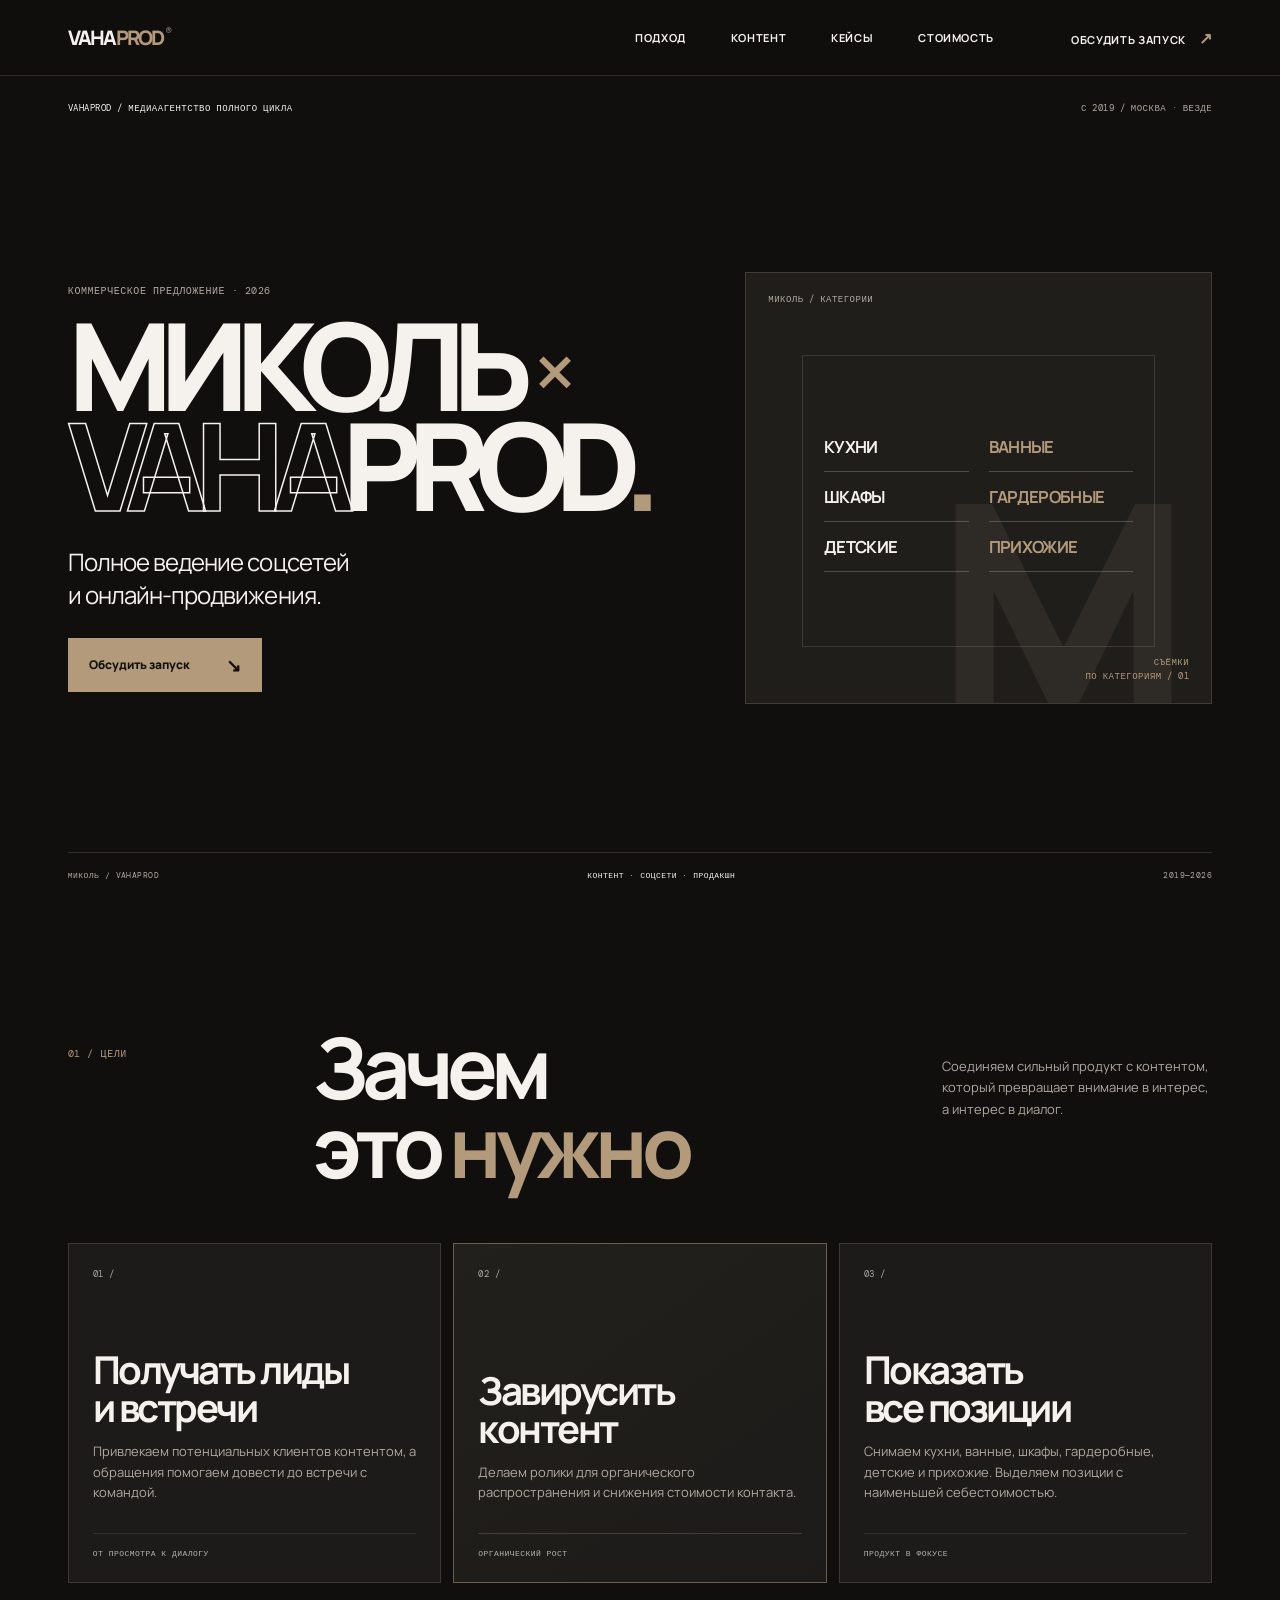
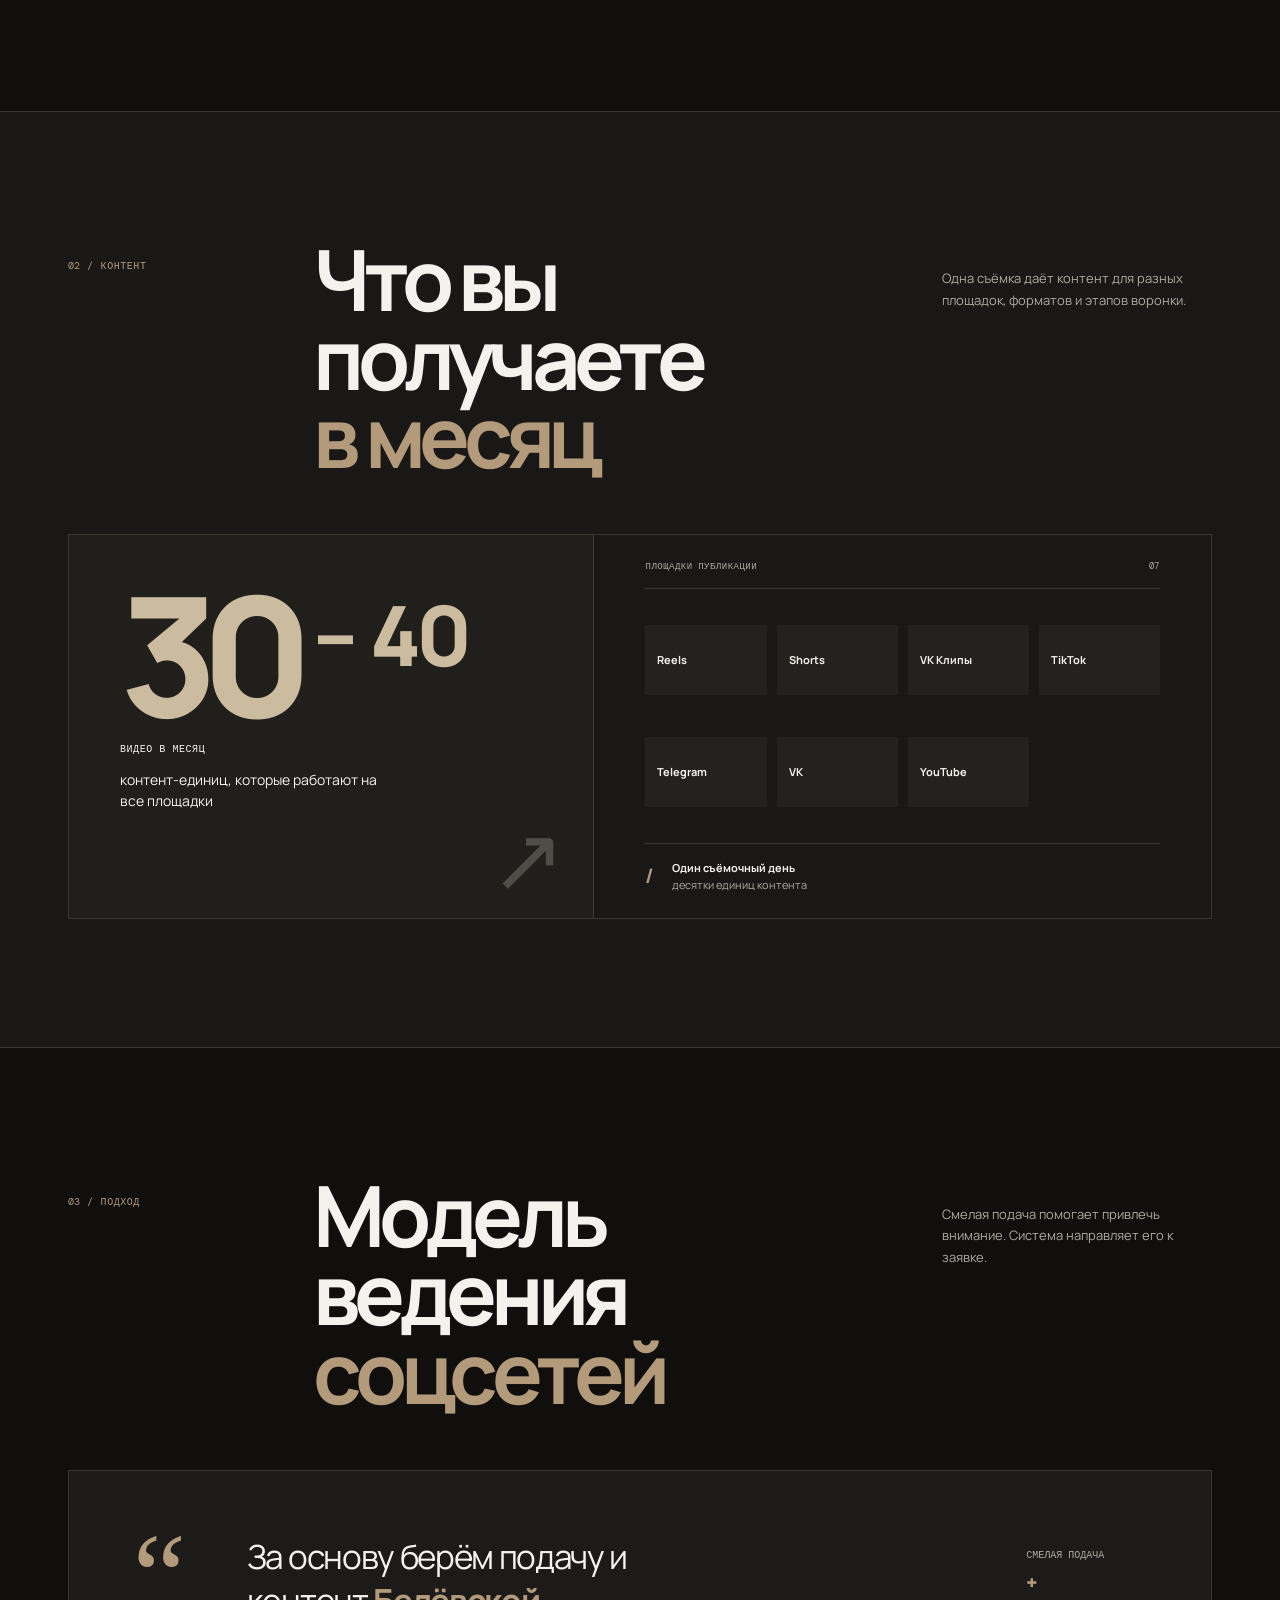
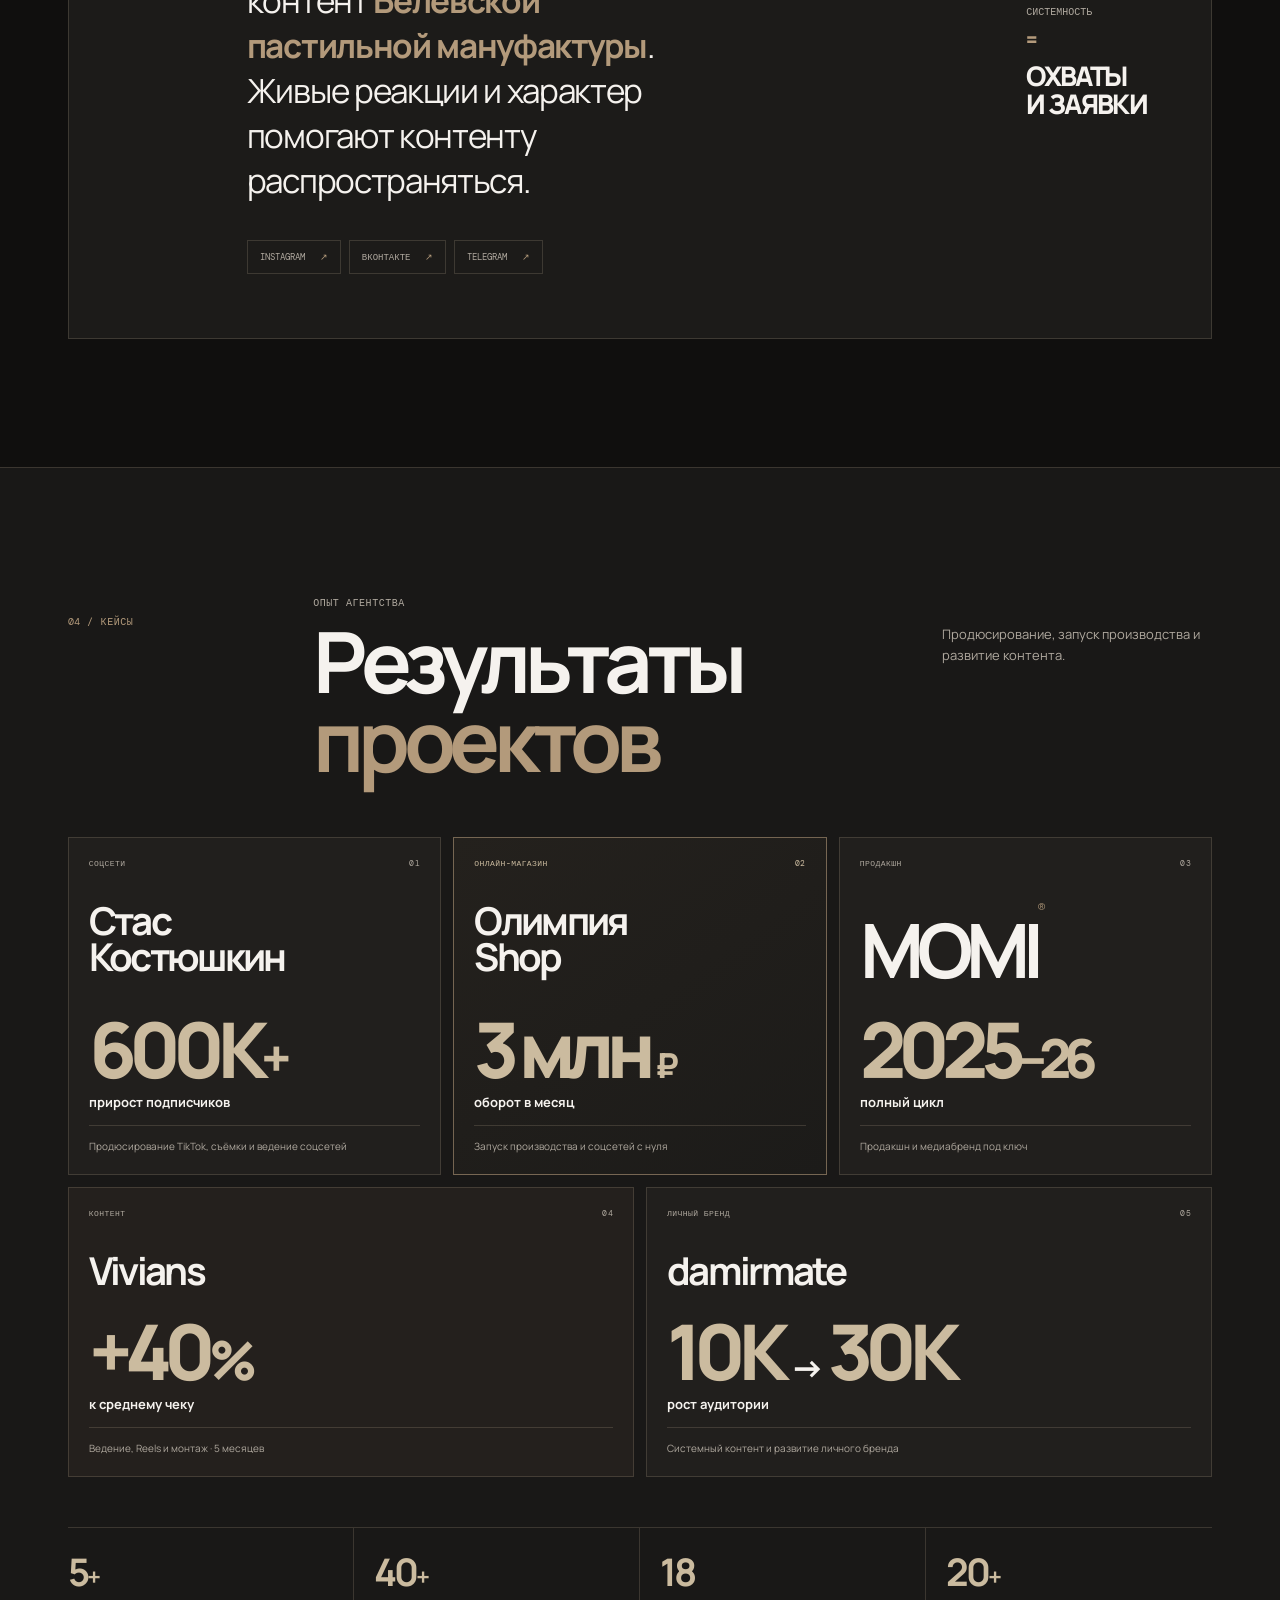
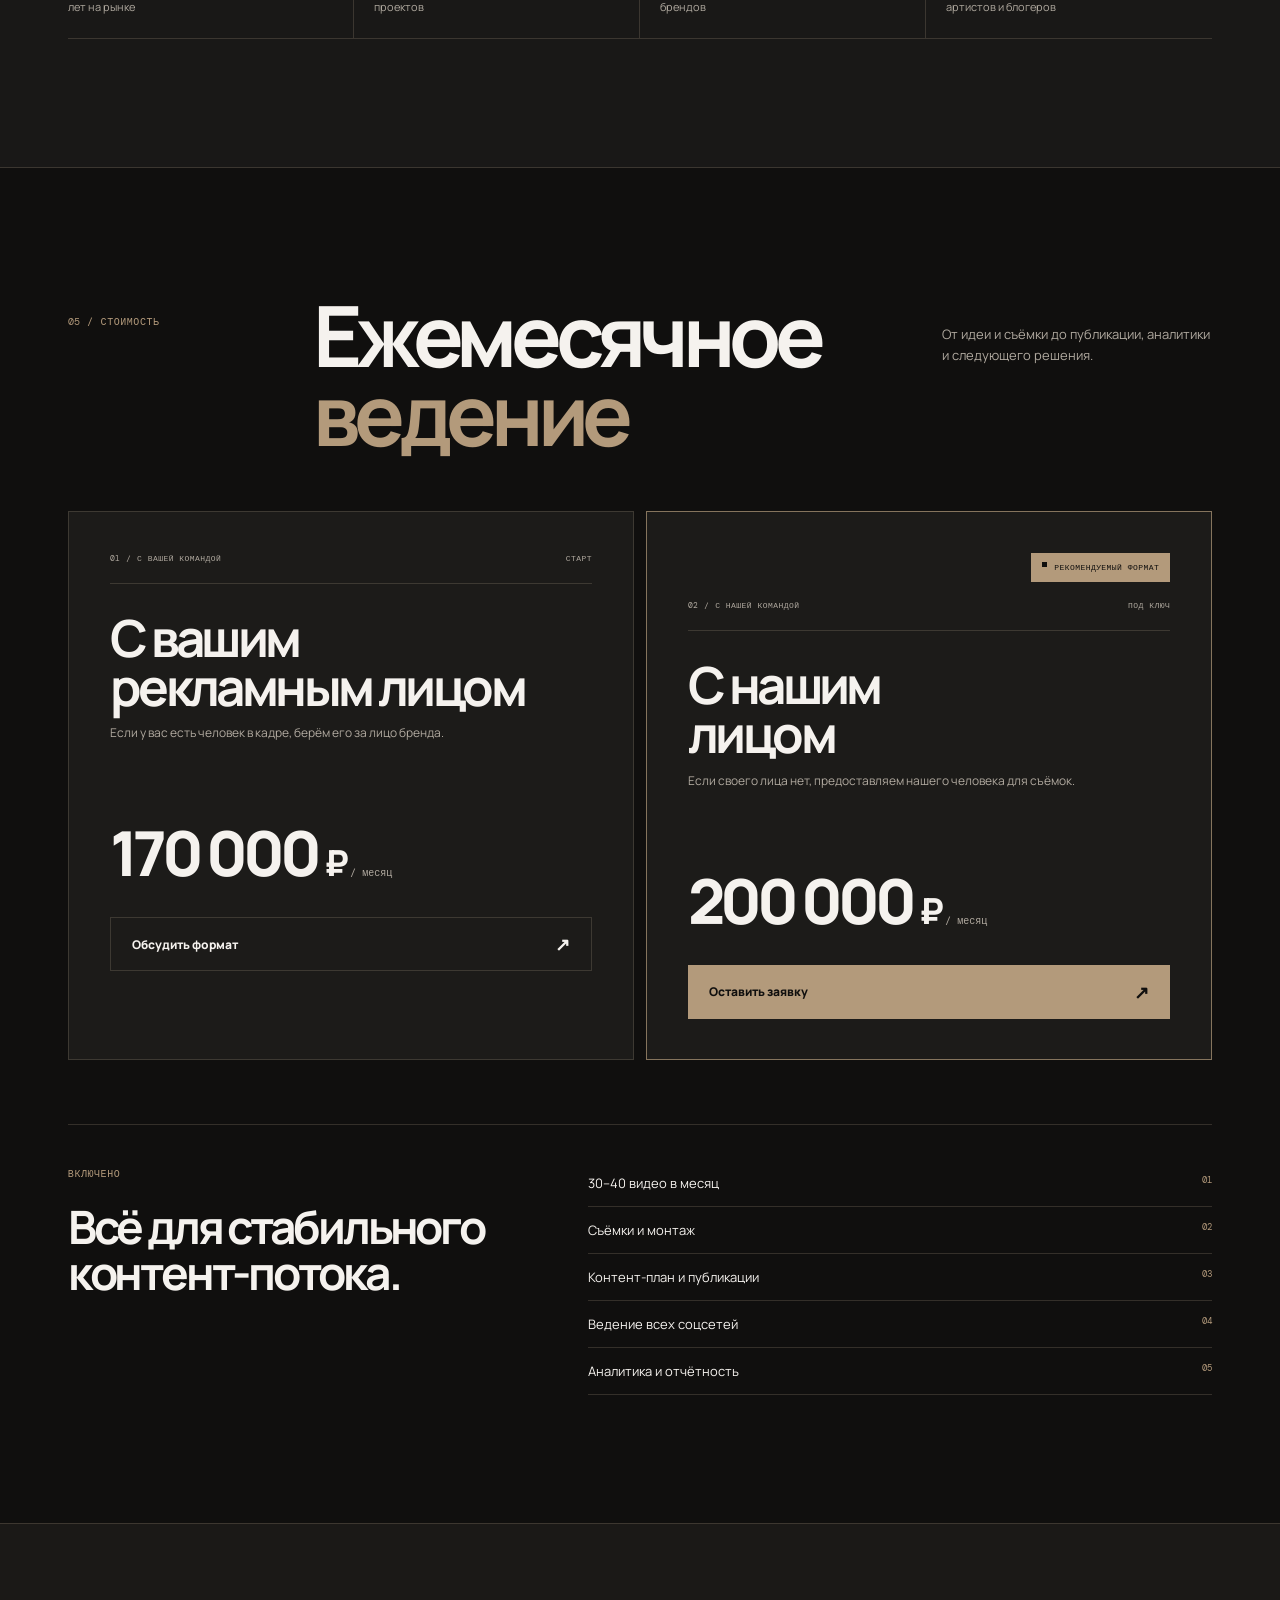
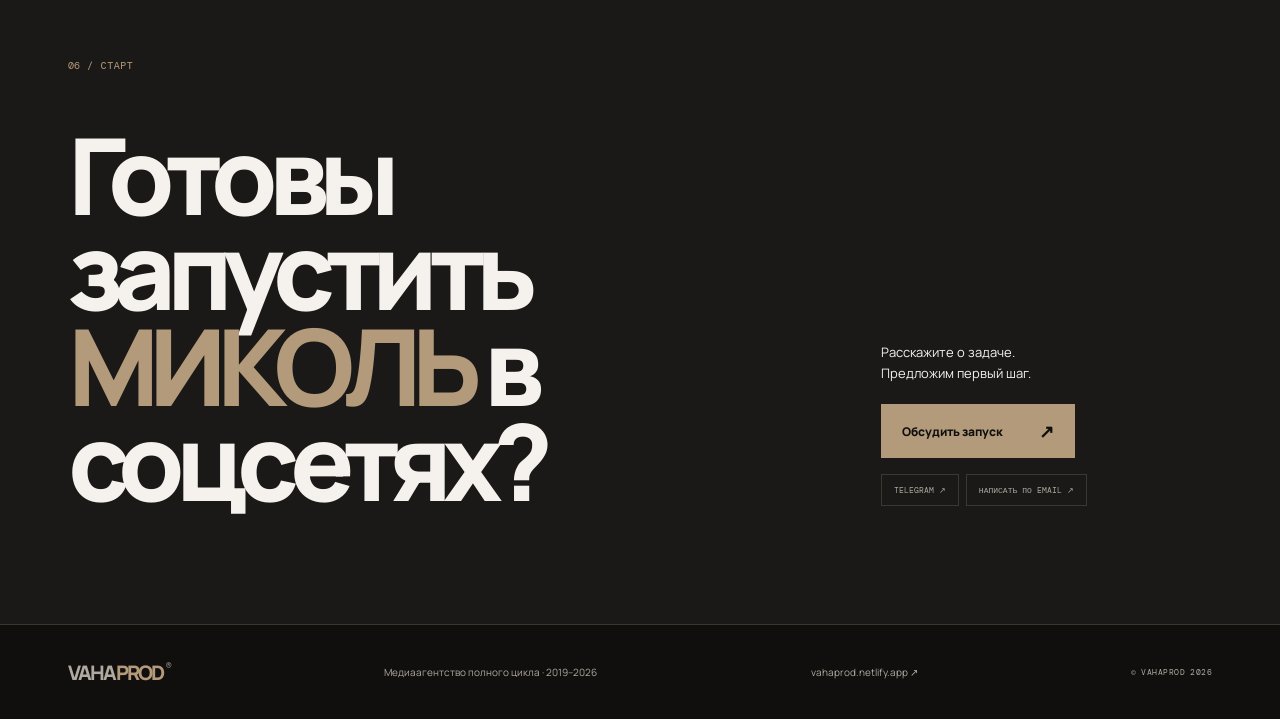
==== mikol-proposal-telegram.html @ 9bc9bc9a "Add Mikol proposal landing page" ====
<!doctype html>
<html lang="ru" data-type="service">
<head>
  <meta charset="utf-8">
  <meta name="viewport" content="width=device-width, initial-scale=1">
  <meta name="theme-color" content="#100f0e">
  <meta name="description" content="Коммерческое предложение VAHAPROD для мебельной компании МИКОЛЬ: контент, соцсети и онлайн-продвижение под ключ.">
  <meta name="page-type" content="service">
  <meta name="site-kind" content="other">
  <meta property="og:title" content="МИКОЛЬ × VAHAPROD — медиа и рост">
  <meta property="og:description" content="Полное ведение соцсетей и онлайн-продвижения для мебельной компании МИКОЛЬ.">
  <meta property="og:type" content="website">
  <title>МИКОЛЬ × VAHAPROD — медиа и рост</title>
  <link rel="preconnect" href="https://fonts.googleapis.com">
  <link rel="preconnect" href="https://fonts.gstatic.com" crossorigin>
  <link href="https://fonts.googleapis.com/css2?family=DM+Mono:wght@400;500&family=Manrope:wght@400;500;600;700;800&display=swap" rel="stylesheet">
  <style>
:root {
  --bg: #100f0e;
  --panel: #1c1b19;
  --panel-2: #252320;
  --text: #f5f2ee;
  --muted: #b0a99f;
  --line: rgba(196, 177, 151, .2);
  --accent: #b39a7b;
  --accent-soft: #cbbb9f;
  --display: 'Manrope', Arial, sans-serif;
  --mono: 'DM Mono', monospace;
  --page-gutter: clamp(20px, 5.3vw, 88px);
  color-scheme: dark;
}
* { box-sizing: border-box; }
html { scroll-behavior: smooth; scroll-padding-top: 88px; }
body { margin: 0; background: var(--bg); color: var(--text); font-family: var(--display); -webkit-font-smoothing: antialiased; overflow-x: hidden; }
a { color: inherit; text-decoration: none; }
button { font: inherit; }
a:focus-visible, button:focus-visible { outline: 2px solid var(--accent); outline-offset: 4px; }
.section-shell { width: 100%; max-width: 1600px; margin-inline: auto; padding-inline: var(--page-gutter); }
.skip-link { position: fixed; z-index: 100; top: -60px; left: var(--page-gutter); padding: 12px 16px; color: var(--bg); background: var(--accent); font-size: 12px; font-weight: 800; }
.skip-link:focus { top: 12px; }
.mono, .eyebrow, .section-number, .card-no, .card-foot, .case-top, .platform-top, .price-top, .recommended, .metric-label, .footer-copy { font-family: var(--mono); letter-spacing: .055em; }
.site-header { height: 76px; position: sticky; z-index: 50; top: 0; display: flex; align-items: center; justify-content: space-between; padding: 0 var(--page-gutter); background: rgba(16,15,14,.9); border-bottom: 1px solid var(--line); backdrop-filter: blur(18px); }
.wordmark { font-size: 20px; letter-spacing: -.09em; font-weight: 800; white-space: nowrap; }
.wordmark span { color: var(--accent); }
.wordmark i { color: var(--muted); font: 9px var(--mono); vertical-align: top; margin-left: 3px; letter-spacing: 0; }
.main-nav { display: flex; gap: clamp(20px,3.5vw,54px); margin-left: auto; margin-right: clamp(30px,6vw,92px); }
.main-nav a, .header-cta { font-size: 11px; font-weight: 700; text-transform: uppercase; letter-spacing: .06em; transition: color .2s ease; }
.main-nav a:hover, .header-cta:hover { color: var(--accent); }
.header-cta span { color: var(--accent); margin-left: 10px; font-size: 16px; }
.menu-toggle { display: none; }
.hero { min-height: min(824px, calc(100svh - 76px)); padding-top: 26px; padding-bottom: 20px; display: flex; flex-direction: column; }
.hero-topline, .hero-bottom { display: flex; justify-content: space-between; color: var(--muted); font-size: 9px; text-transform: uppercase; }
.hero-topline span:first-child { color: var(--text); }
.hero-grid { display: grid; grid-template-columns: minmax(0,1.15fr) minmax(0,.85fr); gap: 4%; align-items: center; flex: 1; padding-block: 58px 48px; }
.hero-copy { position: relative; z-index: 2; }
.eyebrow { margin: 0 0 18px; color: var(--muted); font-size: 10px; text-transform: uppercase; }
.status-dot { display: inline-block; width: 7px; height: 7px; border-radius: 0; background: var(--accent); margin-right: 7px; box-shadow: none; vertical-align: 1px; }
h1 { margin: 0; max-width: 800px; font-size: clamp(64px, 9.5vw, 150px); letter-spacing: -.105em; line-height: .82; font-weight: 800; white-space: nowrap; }
.times { color: var(--accent); font-weight: 500; font-size: .7em; vertical-align: 12%; margin-inline: .025em; }
.outline-word { color: transparent; -webkit-text-stroke: 1.5px var(--text); }
.brand-accent, .accent-text { color: var(--accent); }
.hero-lead { margin: 30px 0 26px; font-size: clamp(17px,2vw,24px); line-height: 1.4; letter-spacing: -.04em; }
.button { min-height: 54px; display: inline-flex; align-items: center; justify-content: space-between; gap: 36px; padding: 0 21px; font-size: 12px; font-weight: 800; transition: transform .2s ease, background .2s ease, color .2s ease; }
.button:hover { transform: translateY(-2px); }
.button:active { transform: scale(.985); }
.button span { font-size: 18px; }
.button-brand { color: var(--bg); background: var(--accent); }
.button-brand:hover { background: #c5b297; }
.button-outline { border: 1px solid var(--line); }
.button-outline:hover { border-color: var(--accent); color: var(--accent); }
.hero-art { min-height: 380px; aspect-ratio: 1.08; max-height: 470px; overflow: hidden; position: relative; background: #201e1b; border: 1px solid var(--line); }
.hero-art::before { content: ''; position: absolute; left: 12%; right: 12%; top: 19%; bottom: 13%; border: 1px solid rgba(240,240,232,.13); }
.art-index, .art-side { position: absolute; z-index: 3; font-size: 9px; color: var(--muted); }
.art-index { top: 20px; left: 22px; max-width: 70%; }
.art-side { bottom: 20px; right: 22px; max-width: 44%; text-align: right; line-height: 1.5; color: var(--accent); overflow-wrap: anywhere; }
.art-categories { position: absolute; z-index: 2; inset: 24% calc(12% + clamp(12px,2vw,22px)) 20%; display: grid; grid-template-columns: repeat(2,minmax(0,1fr)); align-content: center; gap: 0 clamp(8px,1.6vw,20px); min-width: 0; max-width: 100%; }
.art-categories span { min-width: 0; max-width: 100%; padding: 13px 0; border-bottom: 1px solid rgba(240,240,232,.22); font-size: clamp(12px,1.3vw,17px); font-weight: 700; letter-spacing: -.04em; overflow-wrap: anywhere; }
.art-categories span:nth-child(2n) { color: var(--accent); }
.art-mark { position: absolute; z-index: 1; color: rgba(196,177,151,.08); font-weight: 800; font-size: 300px; line-height: 1; right: 4%; bottom: -12%; }
.hero-bottom { padding-top: 17px; border-top: 1px solid var(--line); font-size: 8px; }
.hero-bottom span:nth-child(2) { color: var(--text); }
.section { padding-block: clamp(76px,10vw,145px); }
.section-head { display: grid; grid-template-columns: 1fr 2.6fr 1.3fr; gap: 20px; align-items: start; margin-bottom: 58px; }
.section-number { color: var(--accent); font-size: 10px; padding-top: 9px; }
.section-head .eyebrow { margin-top: 0; margin-bottom: 13px; }
.section-head h2 { margin: 0; font-size: clamp(42px,6.6vw,94px); line-height: .93; letter-spacing: -.075em; font-weight: 700; }
.head-note { max-width: 270px; margin: 28px 0 0 auto; color: var(--muted); font-size: 13px; line-height: 1.65; }
.goal-grid { display: grid; grid-template-columns: repeat(3,1fr); gap: 12px; }
.goal-card { min-height: 340px; position: relative; padding: 24px; display: flex; flex-direction: column; background: var(--panel); border: 1px solid var(--line); transition: transform .25s ease, border-color .25s ease; }
.goal-card:hover { transform: translateY(-2px); border-color: rgba(196,177,151,.6); }
.goal-card-featured { background: linear-gradient(145deg, #22201c, var(--panel)); border-color: rgba(179,154,123,.52); }
.card-no { font-size: 9px; opacity: .65; }
.card-symbol { position: absolute; top: 18px; right: 22px; font-size: 25px; color: var(--accent); }
.goal-card h3 { margin: auto 0 14px; font-size: clamp(26px,3vw,40px); line-height: .98; letter-spacing: -.065em; }
.goal-card p { margin: 0 0 30px; max-width: 330px; color: var(--muted); font-size: 13px; line-height: 1.6; }
.card-foot { padding-top: 14px; border-top: 1px solid var(--line); font-size: 8px; opacity: .7; }
.goal-card-featured .card-foot { border-color: rgba(179,154,123,.38); }
.volume-section, .cases-section { background: #191817; border-block: 1px solid var(--line); }
.volume-layout { display: grid; grid-template-columns: .92fr 1.08fr; min-height: 385px; border: 1px solid var(--line); }
.metric-panel { padding: clamp(25px,4vw,58px); background: #211f1b; color: var(--text); border-right: 1px solid var(--line); position: relative; overflow: hidden; }
.metric-big { display: flex; align-items: flex-start; gap: .1em; color: var(--accent-soft); font-size: clamp(85px,13vw,185px); font-weight: 800; line-height: .82; letter-spacing: -.1em; white-space: nowrap; }
.metric-big span { flex: none; }
.metric-big span:first-child { font-size: 1em; line-height: .82; letter-spacing: inherit; margin-top: 0; }
.metric-big span:not(:first-child) { font-size: .5em; line-height: 1; letter-spacing: -.06em; margin-top: .08em; }
.metric-label { margin-top: 20px; font-size: 10px; }
.metric-panel p { max-width: 260px; font-size: 14px; line-height: 1.5; }
.metric-arrow { position: absolute; right: 28px; bottom: 16px; font-size: 90px; line-height: 1; opacity: .22; }
.platform-panel { padding: 25px clamp(23px,4vw,55px); display: flex; flex-direction: column; }
.platform-top { display: flex; justify-content: space-between; color: var(--muted); font-size: 9px; padding-bottom: 16px; border-bottom: 1px solid var(--line); }
.platform-grid { display: grid; grid-template-columns: repeat(4,1fr); flex: 1; align-items: center; gap: 10px; padding-block: 20px; }
.platform { min-height: 70px; display: flex; flex-direction: column; justify-content: center; gap: 8px; padding: 12px; background: #24211e; font-size: 11px; font-weight: 700; }
.platform-bottom { display: flex; align-items: center; gap: 18px; border-top: 1px solid var(--line); padding-top: 15px; }
.platform-star { color: var(--accent); font-size: 20px; font-weight: 700; }
.platform-bottom p { margin: 0; color: var(--muted); font-size: 11px; line-height: 1.55; }
.platform-bottom strong { color: var(--text); }
.model-box { display: grid; grid-template-columns: 90px 1.2fr 1fr; align-items: start; gap: 24px; background: var(--panel); border: 1px solid var(--line); padding: clamp(24px,5vw,70px); }
.model-quote-mark { color: var(--accent); font: 120px/.7 Georgia,serif; }
.model-copy > p { max-width: 620px; margin: 0 0 36px; font-size: clamp(19px,2.6vw,34px); line-height: 1.35; letter-spacing: -.04em; }
.model-copy strong { color: var(--accent); }
.reference-links { display: flex; flex-wrap: wrap; gap: 8px; }
.reference-links a, .contact-links a { padding: 10px 12px; border: 1px solid var(--line); color: var(--muted); font: 9px var(--mono); text-transform: uppercase; transition: color .2s,border-color .2s; }
.reference-links a:hover, .contact-links a:hover { color: var(--accent); border-color: var(--accent); }
.reference-links span { color: var(--accent); padding-left: 10px; }
.model-equation { display: flex; flex-direction: column; align-items: flex-start; gap: 10px; justify-self: end; padding-top: 13px; font: 10px var(--mono); color: var(--muted); }
.model-equation b { color: var(--accent); font-size: 18px; }
.model-equation strong { color: var(--text); font: 800 27px/1.05 var(--display); letter-spacing: -.06em; }
.case-grid { display: grid; grid-template-columns: repeat(6,1fr); gap: 12px; }
.case-card { min-height: 310px; grid-column: span 2; display: flex; flex-direction: column; overflow: hidden; position: relative; padding: 20px; background: #211f1d; border: 1px solid var(--line); }
.case-card:nth-child(4), .case-card:nth-child(5) { grid-column: span 3; min-height: 290px; }
.case-top { display: flex; justify-content: space-between; color: var(--muted); font-size: 8px; }
.case-card h3 { margin: 35px 0 4px; font-size: clamp(26px,3vw,42px); line-height: .93; letter-spacing: -.07em; }
.case-number { color: var(--accent-soft); margin-top: auto; font-size: clamp(45px,6vw,82px); font-weight: 800; letter-spacing: -.1em; line-height: 1; white-space: nowrap; }
.case-number span { font-size: .7em; }
.case-number small { font-size: .45em; letter-spacing: -.04em; }
.case-card > p { margin: 5px 0 14px; font-size: 13px; font-weight: 700; }
.case-note { padding-top: 13px; border-top: 1px solid var(--line); font-size: 10px; color: var(--muted); line-height: 1.5; }
.case-feature { background: #211f1d; }
.case-featured { background: linear-gradient(145deg, #24211d, #1c1b19); border-color: rgba(179,154,123,.58); }
.case-featured .case-top { color: var(--accent-soft); }
.case-momi { background: #211f1d; }
.momi-word { margin: 30px 0 10px; font-size: clamp(46px,6vw,75px); letter-spacing: -.09em; font-weight: 700; }
.momi-word span { color: var(--accent); font: 12px var(--mono); vertical-align: top; }
.case-vivians { background: #24201d; }
.case-vivians .case-number { color: var(--accent-soft); }
.case-damir { background: #211f1d; }
.case-arrow { color: var(--text); font-size: .45em !important; padding-inline: 3px; }
.agency-stats { display: grid; grid-template-columns: repeat(4,1fr); margin-top: 50px; border-block: 1px solid var(--line); }
.agency-stats div { min-height: 110px; display: flex; flex-direction: column; justify-content: center; padding-inline: 20px; border-right: 1px solid var(--line); }
.agency-stats div:first-child { padding-left: 0; }
.agency-stats div:last-child { border-right: 0; }
.agency-stats strong { color: var(--accent-soft); font-size: 38px; line-height: 1; letter-spacing: -.08em; }
.agency-stats strong span { font-size: .65em; }
.agency-stats small { margin-top: 9px; color: var(--muted); font-size: 11px; }
.pricing-grid { display: grid; grid-template-columns: 1fr 1fr; gap: 12px; }
.price-card { padding: clamp(23px,3.2vw,45px); background: var(--panel); border: 1px solid var(--line); position: relative; }
.price-featured { border-color: rgba(179,154,123,.7); background: #1c1b19; }
.recommended { position: static; display: flex; width: fit-content; max-width: 100%; justify-content: flex-end; margin: 0 0 18px auto; padding: 9px 11px; background: var(--accent); color: var(--bg); font-size: 8px; line-height: 1.4; text-align: right; font-weight: 500; }
.recommended .status-dot { width: 5px; height: 5px; background: var(--bg); box-shadow: none; }
.price-top { display: flex; flex-wrap: wrap; justify-content: space-between; gap: 8px 14px; color: var(--muted); font-size: 8px; padding-bottom: 20px; border-bottom: 1px solid var(--line); }
.price-top span { min-width: 0; }
.price-card h3 { min-height: 94px; margin: 29px 0 13px; font-size: clamp(30px,4vw,52px); line-height: .95; letter-spacing: -.07em; }
.price-description { max-width: 390px; min-height: 58px; color: var(--muted); font-size: 12px; line-height: 1.6; }
.price-amount { margin: 29px 0 22px; font-size: clamp(35px,5vw,62px); font-weight: 800; letter-spacing: -.08em; white-space: nowrap; }
.price-amount small { font-size: .58em; }
.price-amount span { margin-left: 6px; color: var(--muted); font: 10px var(--mono); letter-spacing: 0; }
.price-card .button { width: 100%; }
.included { display: grid; grid-template-columns: 1fr 1.3fr; gap: 40px; margin-top: 64px; padding-top: 35px; border-top: 1px solid var(--line); }
.included-heading h3 { margin: 22px 0 0; font-size: clamp(27px,3.7vw,46px); line-height: 1; letter-spacing: -.07em; }
.included-list { list-style: none; padding: 0; margin: 0; }
.included-list li { display: flex; justify-content: space-between; gap: 20px; padding: 14px 0; border-bottom: 1px solid var(--line); font-size: 13px; }
.included-list b { color: var(--accent); font: 9px var(--mono); }
.final-cta { background: #1b1917; color: var(--text); border-block: 1px solid var(--line); padding-block: clamp(70px,9vw,130px); position: relative; overflow: hidden; }
.final-cta .section-number { color: var(--accent); }
.final-layout { display: grid; grid-template-columns: 1.4fr .6fr; align-items: end; gap: 40px; padding-top: 45px; }
.final-layout h2 { margin: 0; font-size: clamp(47px,8.3vw,118px); letter-spacing: -.09em; line-height: .9; font-weight: 800; }
.final-layout h2 span { color: var(--accent); -webkit-text-stroke: 0; }
.final-contact { position: relative; z-index: 2; padding-bottom: 3px; }
.final-contact > p { margin: 0 0 20px; font-size: 13px; line-height: 1.6; }
.final-contact .button-brand { background: var(--accent); color: var(--bg); }
.final-contact .button-brand:hover { background: #c5b297; }
.contact-links { display: flex; flex-wrap: wrap; gap: 7px; margin-top: 16px; }
.contact-links a { color: var(--muted); border-color: var(--line); font-size: 8px; }
.contact-links a:hover { color: var(--accent); border-color: var(--accent); }
.site-footer { min-height: 94px; display: flex; align-items: center; justify-content: space-between; gap: 20px; color: var(--muted); }
.site-footer p, .site-footer > a:not(.wordmark) { font-size: 10px; }
.site-footer > a:not(.wordmark):hover { color: var(--accent); }
.footer-copy { font-size: 8px; }
.reveal { opacity: 1; transform: none; }
[data-enter] { animation: hero-enter .7s cubic-bezier(.2,.7,.2,1) both; }
.hero-copy [data-enter]:nth-child(1) { animation-delay: .08s; }
.hero-copy [data-enter]:nth-child(2) { animation-delay: .16s; }
.hero-copy [data-enter]:nth-child(3) { animation-delay: .24s; }
.hero-copy [data-enter]:nth-child(4) { animation-delay: .32s; }
.hero-art[data-enter] { animation-delay: .2s; }
@keyframes hero-enter { from { opacity: 0; transform: translateY(18px); } to { opacity: 1; transform: translateY(0); } }
@media (prefers-reduced-motion: reduce) { *, *::before, *::after { scroll-behavior: auto !important; animation-duration: .01ms !important; transition-duration: .01ms !important; } [data-enter] { animation: none; } }
@media (max-width: 900px) {
  .main-nav { gap: 18px; margin-right: 22px; }
  .main-nav a, .header-cta { font-size: 9px; }
  .hero-grid { grid-template-columns: minmax(0,1fr); gap: 34px; padding-block: 48px 34px; }
  .hero-copy { min-width: 0; }
  h1 { font-size: clamp(58px,11vw,100px); }
  .hero-art { width: min(100%,620px); min-height: 300px; max-height: 420px; aspect-ratio: 1.45; justify-self: end; }
  .art-categories { inset-inline: calc(12% + clamp(12px,2vw,22px)); }
  .section-head { grid-template-columns: minmax(0,.65fr) minmax(0,2fr); }
  .section-head .head-note { grid-column: 2; margin: 0; }
  .goal-grid { grid-template-columns: repeat(2,minmax(0,1fr)); }
  .goal-card:last-child { grid-column: 1 / -1; }
  .volume-layout { grid-template-columns: minmax(0,1fr); }
  .metric-panel { min-height: 300px; }
  .model-box { grid-template-columns: 55px minmax(0,1.2fr) minmax(150px,.8fr); gap: 16px; }
  .model-quote-mark { font-size: 80px; }
  .case-grid { grid-template-columns: repeat(2,minmax(0,1fr)); gap: 9px; }
  .case-card, .case-card:nth-child(4), .case-card:nth-child(5) { grid-column: span 1; }
  .pricing-grid { grid-template-columns: minmax(0,1fr); }
}
@media (max-width: 760px) {
  :root { --page-gutter: 20px; }
  html { scroll-padding-top: 67px; }
  .site-header { height: 64px; }
  .wordmark { font-size: 18px; }
  .header-cta { margin-left: auto; margin-right: 16px; font-size: 8px; }
  .header-cta span { margin-left: 3px; }
  .menu-toggle { width: 30px; height: 30px; padding: 6px 2px; border: 0; background: none; display: flex; flex-direction: column; justify-content: center; gap: 5px; }
  .menu-toggle span { display: block; height: 1px; width: 22px; background: var(--text); }
  .main-nav { display: none; position: absolute; top: 63px; left: 0; right: 0; margin: 0; padding: 18px 20px 22px; flex-direction: column; gap: 19px; background: rgba(16,15,14,.97); border-bottom: 1px solid var(--line); }
  .main-nav.is-open { display: flex; }
  .main-nav a { font-size: 11px; }
  .hero { min-height: calc(100svh - 64px); padding-top: 19px; }
  .hero-topline { font-size: 7px; gap: 10px; }
  .hero-topline span:last-child { text-align: right; }
  .hero-grid { grid-template-columns: minmax(0,1fr); gap: 30px; padding-block: 42px 27px; }
  .eyebrow { font-size: 8px; }
  h1 { font-size: clamp(55px,14.2vw,92px); }
  .hero-lead { margin: 22px 0 20px; font-size: 17px; }
  .button { min-height: 50px; padding-inline: 16px; font-size: 11px; }
  .hero-art { min-height: 260px; width: 100%; max-height: 320px; aspect-ratio: 1.25; justify-self: stretch; }
  .art-categories { inset: 25% calc(12% + 12px) 22%; gap: 0 12px; }
  .art-categories span { padding-block: 11px; font-size: clamp(11px,3.5vw,14px); }
  .art-side { right: 12px; bottom: 5px; max-width: 50%; }
  .art-mark { font-size: 220px; }
  .hero-bottom { font-size: 7px; gap: 10px; }
  .hero-bottom span:nth-child(2) { display: none; }
  .section { padding-block: 72px; }
  .section-head { grid-template-columns: 1fr; gap: 18px; margin-bottom: 32px; }
  .section-head .head-note { grid-column: 1; }
  .section-number { padding-top: 0; }
  .section-head h2 { font-size: clamp(47px,12.5vw,72px); }
  .head-note { max-width: 330px; margin: 0; font-size: 12px; }
  .goal-grid { grid-template-columns: 1fr; gap: 9px; }
  .goal-card { min-height: 275px; padding: 20px; }
  .goal-card h3 { font-size: 34px; }
  .volume-layout { grid-template-columns: 1fr; }
  .metric-panel { min-height: 280px; padding: 28px; }
  .metric-big { font-size: clamp(82px,23vw,126px); gap: .12em; }
  .metric-label { margin-top: 16px; }
  .platform-panel { padding: 20px; min-height: 285px; }
  .platform-grid { grid-template-columns: repeat(3,1fr); gap: 7px; }
  .platform { min-height: 60px; padding: 9px; font-size: 10px; }
  .model-box { grid-template-columns: 1fr; padding: 24px 20px; gap: 12px; }
  .model-quote-mark { font-size: 62px; height: 34px; }
  .model-copy > p { margin-bottom: 25px; font-size: 21px; }
  .model-equation { justify-self: start; padding-top: 22px; }
  .case-grid { grid-template-columns: 1fr 1fr; gap: 8px; }
  .case-card, .case-card:nth-child(4), .case-card:nth-child(5) { grid-column: span 1; min-height: 265px; padding: 15px; }
  .case-card:first-child, .case-card:nth-child(2), .case-card:nth-child(3) { grid-column: span 1; }
  .case-top { font-size: 7px; }
  .case-card h3 { margin-top: 28px; font-size: 27px; }
  .case-number { font-size: clamp(37px,9vw,56px); }
  .case-card > p { font-size: 11px; }
  .case-note { font-size: 9px; }
  .momi-word { margin-top: 37px; font-size: 45px; }
  .agency-stats { grid-template-columns: 1fr 1fr; margin-top: 34px; }
  .agency-stats div { min-height: 92px; padding: 13px; border-bottom: 1px solid var(--line); }
  .agency-stats div:first-child { padding-left: 0; }
  .agency-stats div:nth-child(2) { border-right: 0; }
  .agency-stats div:nth-child(3) { border-bottom: 0; padding-left: 0; }
  .agency-stats div:last-child { border-bottom: 0; }
  .agency-stats strong { font-size: 32px; }
  .pricing-grid { grid-template-columns: 1fr; gap: 10px; }
  .price-card { padding: 22px 20px; }
  .recommended { font-size: 7px; padding: 8px 9px; margin-bottom: 14px; }
  .price-card h3 { min-height: auto; margin-top: 26px; font-size: 39px; }
  .price-description { min-height: auto; }
  .price-amount { font-size: clamp(34px,10.3vw,48px); margin-block: 24px 19px; }
  .case-damir .case-number { font-size: clamp(27px,7vw,42px); letter-spacing: -.12em; }
  .included { grid-template-columns: 1fr; gap: 22px; margin-top: 42px; padding-top: 28px; }
  .included-heading h3 { font-size: 31px; }
  .included-list li { font-size: 12px; }
  .final-cta { padding-block: 70px; }
  .final-layout { grid-template-columns: 1fr; gap: 28px; padding-top: 34px; }
  .final-layout h2 { font-size: clamp(44px,11.6vw,70px); }
  .final-contact > p { font-size: 12px; }
  .site-footer { min-height: 145px; display: grid; grid-template-columns: 1fr auto; gap: 8px 16px; padding-block: 25px; }
  .site-footer p { grid-column: 1 / -1; grid-row: 2; margin: 0; }
  .site-footer > a:not(.wordmark) { grid-column: 1; grid-row: 3; }
  .footer-copy { grid-column: 2; grid-row: 3; text-align: right; }
}
@media (max-width: 380px) {
  :root { --page-gutter: 16px; }
  h1 { font-size: clamp(48px,14.5vw,54px); }
  .hero-topline { letter-spacing: 0; font-size: 6.5px; }
  .header-cta { letter-spacing: 0; }
  .case-card, .case-card:nth-child(4), .case-card:nth-child(5) { padding: 12px; }
  .case-number { font-size: 35px; }
  .case-damir h3 { font-size: clamp(18px,6vw,22px); letter-spacing: -.055em; overflow-wrap: anywhere; }
  .case-damir .case-number { font-size: clamp(22px,7vw,27px); letter-spacing: -.1em; }
  .metric-big { font-size: clamp(74px,22vw,90px); }
  .case-top { letter-spacing: 0; font-size: 6px; }
  .agency-stats small { font-size: 10px; }
}

  </style>

</head>
<body>
  <a class="skip-link" href="#main-content">Перейти к содержимому</a>
  <header class="site-header">
    <a class="wordmark" href="#top" aria-label="VAHAPROD, на главную">VAHA<span>PROD</span><i>®</i></a>
    <nav class="main-nav" aria-label="Основная навигация">
      <a href="#idea">Подход</a><a href="#volume">Контент</a><a href="#cases">Кейсы</a><a href="#pricing">Стоимость</a>
    </nav>
    <a class="header-cta" href="#contact">Обсудить запуск <span>↗︎</span></a>
    <button class="menu-toggle" type="button" aria-label="Открыть меню" aria-expanded="false"><span></span><span></span></button>
  </header>

  <main id="main-content">
    <!-- Секция 0 — Hero -->
    <section class="hero section-shell">
      <div class="hero-topline mono"><span>VAHAPROD / медиаагентство полного цикла</span><span>С 2019 / МОСКВА · ВЕЗДЕ</span></div>
      <div class="hero-grid">
        <div class="hero-copy">
          <p class="eyebrow" data-enter>КОММЕРЧЕСКОЕ ПРЕДЛОЖЕНИЕ · 2026</p>
          <h1 data-enter>МИКОЛЬ <span class="times">×</span><br><span class="outline-word">VAHA</span>PROD<span class="brand-accent">.</span></h1>
          <p class="hero-lead" data-enter>Полное ведение соцсетей<br>и онлайн-продвижения.</p>
          <a class="button button-brand" data-enter href="#pricing">Обсудить запуск <span>↘︎</span></a>
        </div>
        <div class="hero-art" data-enter aria-label="Мебельные категории компании МИКОЛЬ">
          <div class="art-index mono">МИКОЛЬ / КАТЕГОРИИ</div>
          <div class="art-categories"><span>КУХНИ</span><span>ВАННЫЕ</span><span>ШКАФЫ</span><span>ГАРДЕРОБНЫЕ</span><span>ДЕТСКИЕ</span><span>ПРИХОЖИЕ</span></div>
          <div class="art-mark">М</div>
          <div class="art-side mono">СЪЁМКИ<br>ПО КАТЕГОРИЯМ / 01</div>
        </div>
      </div>
      <div class="hero-bottom mono"><span>МИКОЛЬ / VAHAPROD</span><span>КОНТЕНТ · СОЦСЕТИ · ПРОДАКШН</span><span>2019—2026</span></div>
    </section>

    <!-- Секция 01 — Цели -->
    <section class="section section-shell" id="idea">
      <div class="section-head reveal"><p class="section-number mono">01 / ЦЕЛИ</p><div><h2>Зачем<br>это <span class="accent-text">нужно</span></h2></div><p class="head-note">Соединяем сильный продукт с контентом, который превращает внимание в интерес, а интерес в диалог.</p></div>
      <div class="goal-grid">
        <article class="goal-card reveal"><span class="card-no mono">01 /</span><h3>Получать лиды<br>и встречи</h3><p>Привлекаем потенциальных клиентов контентом, а обращения помогаем довести до встречи с командой.</p><span class="card-foot mono">ОТ ПРОСМОТРА К ДИАЛОГУ</span></article>
        <article class="goal-card goal-card-featured reveal"><span class="card-no mono">02 /</span><h3>Завирусить<br>контент</h3><p>Делаем ролики для органического распространения и снижения стоимости контакта.</p><span class="card-foot mono">ОРГАНИЧЕСКИЙ РОСТ</span></article>
        <article class="goal-card reveal"><span class="card-no mono">03 /</span><h3>Показать<br>все позиции</h3><p>Снимаем кухни, ванные, шкафы, гардеробные, детские и прихожие. Выделяем позиции с наименьшей себестоимостью.</p><span class="card-foot mono">ПРОДУКТ В ФОКУСЕ</span></article>
      </div>
    </section>

    <!-- Секция 02 — Объём контента -->
    <section class="section volume-section" id="volume">
      <div class="section-shell">
        <div class="section-head reveal"><p class="section-number mono">02 / КОНТЕНТ</p><div><h2>Что вы получаете<br><span class="accent-text">в месяц</span></h2></div><p class="head-note">Одна съёмка даёт контент для разных площадок, форматов и этапов воронки.</p></div>
        <div class="volume-layout reveal">
          <div class="metric-panel"><div class="metric-big"><span>30</span><span>–</span><span>40</span></div><div class="metric-label">ВИДЕО В МЕСЯЦ</div><p>контент-единиц, которые работают на все площадки</p><div class="metric-arrow">↗︎</div></div>
          <div class="platform-panel"><div class="platform-top mono"><span>ПЛОЩАДКИ ПУБЛИКАЦИИ</span><span>07</span></div><div class="platform-grid"><div class="platform">Reels</div><div class="platform">Shorts</div><div class="platform">VK Клипы</div><div class="platform">TikTok</div><div class="platform">Telegram</div><div class="platform">VK</div><div class="platform">YouTube</div></div><div class="platform-bottom"><span class="platform-star">/</span><p><strong>Один съёмочный день</strong><br>десятки единиц контента</p></div></div>
        </div>
      </div>
    </section>

    <!-- Секция 03 — Ролевая модель -->
    <section class="section section-shell model-section" id="model">
      <div class="section-head reveal"><p class="section-number mono">03 / ПОДХОД</p><div><h2>Модель ведения<br><span class="accent-text">соцсетей</span></h2></div><p class="head-note">Смелая подача помогает привлечь внимание. Система направляет его к заявке.</p></div>
      <div class="model-box reveal"><div class="model-quote-mark">“</div><div class="model-copy"><p>За основу берём подачу и контент <strong>Белёвской пастильной мануфактуры</strong>. Живые реакции и характер помогают контенту распространяться.</p><div class="reference-links"><a href="https://www.instagram.com/pastila1881/" target="_blank" rel="noopener noreferrer">Instagram <span>↗︎</span></a><a href="https://vk.com/belevskaya__pastila" target="_blank" rel="noopener noreferrer">ВКонтакте <span>↗︎</span></a><a href="https://t.me/belpastila" target="_blank" rel="noopener noreferrer">Telegram <span>↗︎</span></a></div></div><div class="model-equation"><span>СМЕЛАЯ ПОДАЧА</span><b>+</b><span>СИСТЕМНОСТЬ</span><b>=</b><strong>ОХВАТЫ<br>И ЗАЯВКИ</strong></div></div>
    </section>

    <!-- Секция 04 — Кейсы и метрики -->
    <section class="section cases-section" id="cases"><div class="section-shell">
      <div class="section-head reveal"><p class="section-number mono">04 / КЕЙСЫ</p><div><p class="eyebrow">Опыт агентства</p><h2>Результаты<br><span class="accent-text">проектов</span></h2></div><p class="head-note">Продюсирование, запуск производства и развитие контента.</p></div>
      <div class="case-grid">
        <article class="case-card case-feature reveal"><div class="case-top mono"><span>СОЦСЕТИ</span><span>01</span></div><h3>Стас<br>Костюшкин</h3><div class="case-number">600K<span>+</span></div><p>прирост подписчиков</p><div class="case-note">Продюсирование TikTok, съёмки и ведение соцсетей</div></article>
        <article class="case-card case-featured reveal"><div class="case-top mono"><span>ОНЛАЙН-МАГАЗИН</span><span>02</span></div><h3>Олимпия<br>Shop</h3><div class="case-number">3 млн <small>₽</small></div><p>оборот в месяц</p><div class="case-note">Запуск производства и соцсетей с нуля</div></article>
        <article class="case-card case-momi reveal"><div class="case-top mono"><span>ПРОДАКШН</span><span>03</span></div><div class="momi-word">MOMI<span>®</span></div><div class="case-number">2025<span>–26</span></div><p>полный цикл</p><div class="case-note">Продакшн и медиабренд под ключ</div></article>
        <article class="case-card case-vivians reveal"><div class="case-top mono"><span>КОНТЕНТ</span><span>04</span></div><h3>Vivians</h3><div class="case-number">+40<span>%</span></div><p>к среднему чеку</p><div class="case-note">Ведение, Reels и монтаж · 5 месяцев</div></article>
        <article class="case-card case-damir reveal"><div class="case-top mono"><span>ЛИЧНЫЙ БРЕНД</span><span>05</span></div><h3>damirmate</h3><div class="case-number">10K <span class="case-arrow">→︎</span> 30K</div><p>рост аудитории</p><div class="case-note">Системный контент и развитие личного бренда</div></article>
      </div>
      <div class="agency-stats reveal"><div><strong>5<span>+</span></strong><small>лет на рынке</small></div><div><strong>40<span>+</span></strong><small>проектов</small></div><div><strong>18</strong><small>брендов</small></div><div><strong>20<span>+</span></strong><small>артистов и блогеров</small></div></div>
    </div></section>

    <!-- Секция 05 — Предложение и цена -->
    <section class="section section-shell pricing-section" id="pricing">
      <div class="section-head reveal"><p class="section-number mono">05 / СТОИМОСТЬ</p><div><h2>Ежемесячное<br><span class="accent-text">ведение</span></h2></div><p class="head-note">От идеи и съёмки до публикации, аналитики и следующего решения.</p></div>
      <div class="pricing-grid">
        <article class="price-card reveal"><div class="price-top mono"><span>01 / С ВАШЕЙ КОМАНДОЙ</span><span>СТАРТ</span></div><h3>С вашим<br>рекламным лицом</h3><p class="price-description">Если у вас есть человек в кадре, берём его за лицо бренда.</p><div class="price-amount">170 000 <small>₽</small><span>/ месяц</span></div><a class="button button-outline" href="#contact">Обсудить формат <span>↗︎</span></a></article>
        <article class="price-card price-featured reveal"><div class="recommended mono"><span class="status-dot"></span> РЕКОМЕНДУЕМЫЙ ФОРМАТ</div><div class="price-top mono"><span>02 / С НАШЕЙ КОМАНДОЙ</span><span>ПОД КЛЮЧ</span></div><h3>С нашим<br>лицом</h3><p class="price-description">Если своего лица нет, предоставляем нашего человека для съёмок.</p><div class="price-amount">200 000 <small>₽</small><span>/ месяц</span></div><a class="button button-brand" href="#contact">Оставить заявку <span>↗︎</span></a></article>
      </div>
      <div class="included reveal"><div class="included-heading"><span class="section-number mono">ВКЛЮЧЕНО</span><h3>Всё для стабильного<br>контент-потока.</h3></div><ul class="included-list"><li><span>30–40 видео в месяц</span><b>01</b></li><li><span>Съёмки и монтаж</span><b>02</b></li><li><span>Контент-план и публикации</span><b>03</b></li><li><span>Ведение всех соцсетей</span><b>04</b></li><li><span>Аналитика и отчётность</span><b>05</b></li></ul></div>
    </section>

    <!-- Секция 06 — Финальный CTA -->
    <section class="final-cta" id="contact"><div class="section-shell final-inner reveal"><p class="section-number mono">06 / СТАРТ</p><div class="final-layout"><h2>Готовы запустить<br><span>МИКОЛЬ</span> в соцсетях?</h2><div class="final-contact"><p>Расскажите о задаче.<br>Предложим первый шаг.</p><a class="button button-brand" href="mailto:hello@vahaprod.example">Обсудить запуск <span>↗︎</span></a><div class="contact-links"><!-- TODO: вставить актуальную ссылку Telegram --><a href="#">Telegram ↗︎</a><!-- TODO: заменить email на актуальный --><a href="mailto:hello@vahaprod.example">Написать по email ↗︎</a></div></div></div></div></section>
  </main>

  <footer class="site-footer section-shell"><a class="wordmark" href="#top">VAHA<span>PROD</span><i>®</i></a><p>Медиаагентство полного цикла · 2019–2026</p><a href="https://vahaprod.netlify.app" target="_blank" rel="noreferrer">vahaprod.netlify.app ↗︎</a><span class="footer-copy mono">© VAHAPROD 2026</span></footer>
  <script>
// Компактная мобильная навигация.
const menuToggle = document.querySelector('.menu-toggle');
const mainNav = document.querySelector('.main-nav');

menuToggle?.addEventListener('click', () => {
  const isOpen = menuToggle.getAttribute('aria-expanded') === 'true';
  menuToggle.setAttribute('aria-expanded', String(!isOpen));
  menuToggle.setAttribute('aria-label', isOpen ? 'Открыть меню' : 'Закрыть меню');
  mainNav?.classList.toggle('is-open', !isOpen);
});

mainNav?.querySelectorAll('a').forEach((link) => {
  link.addEventListener('click', () => {
    mainNav.classList.remove('is-open');
    menuToggle?.setAttribute('aria-expanded', 'false');
    menuToggle?.setAttribute('aria-label', 'Открыть меню');
  });
});

  </script>
</body>
</html>
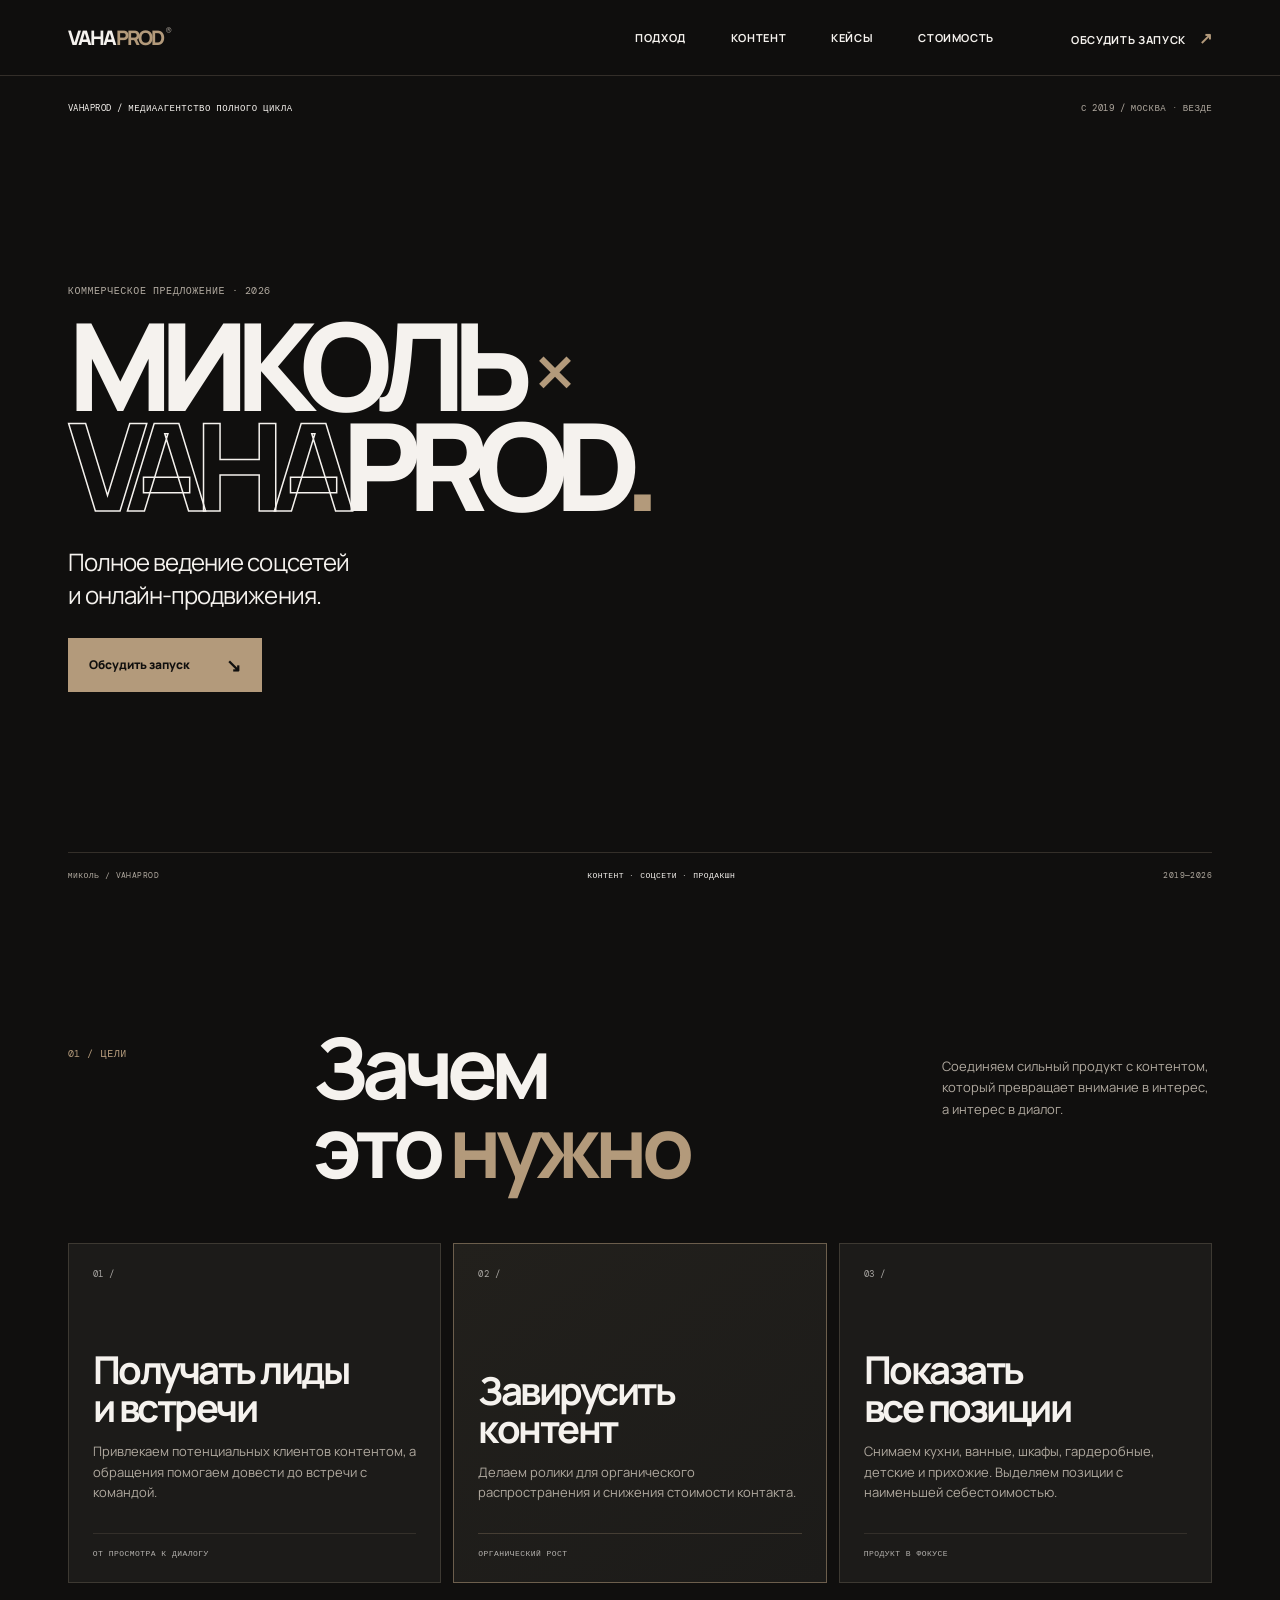
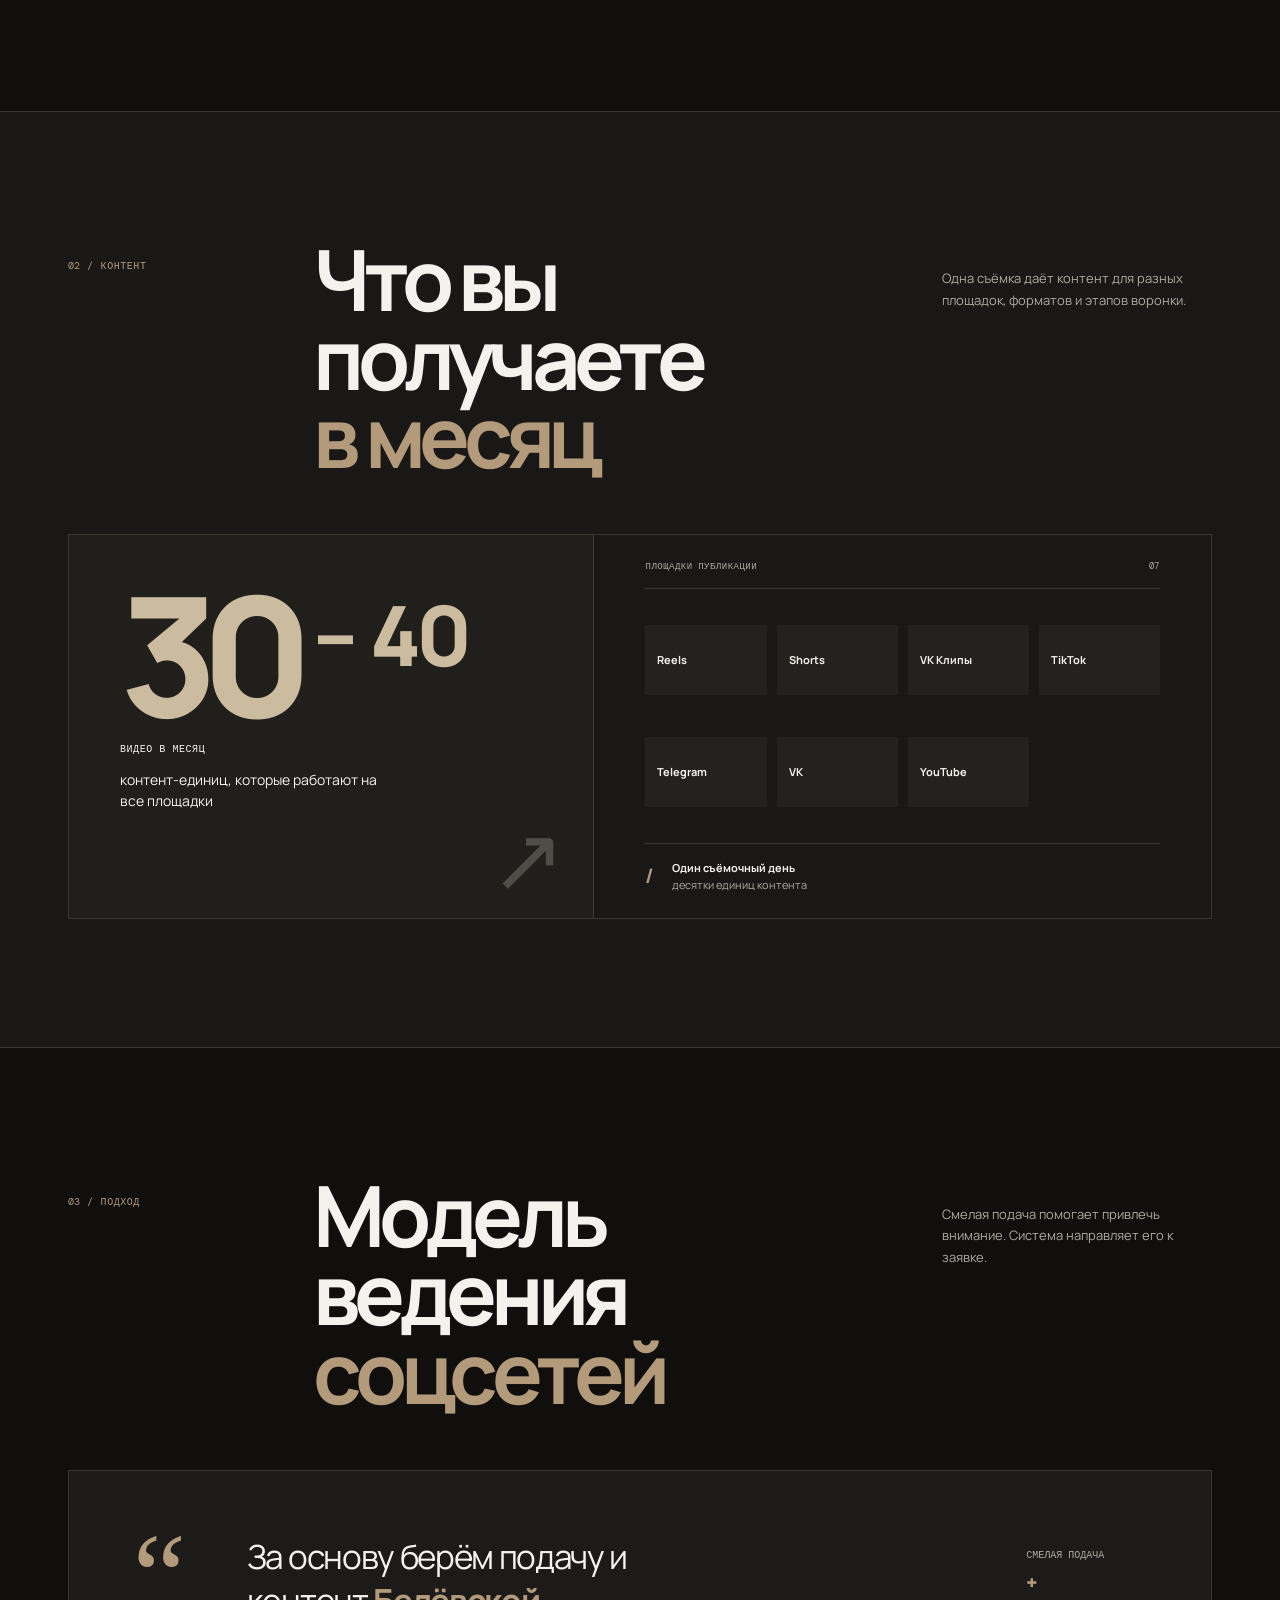
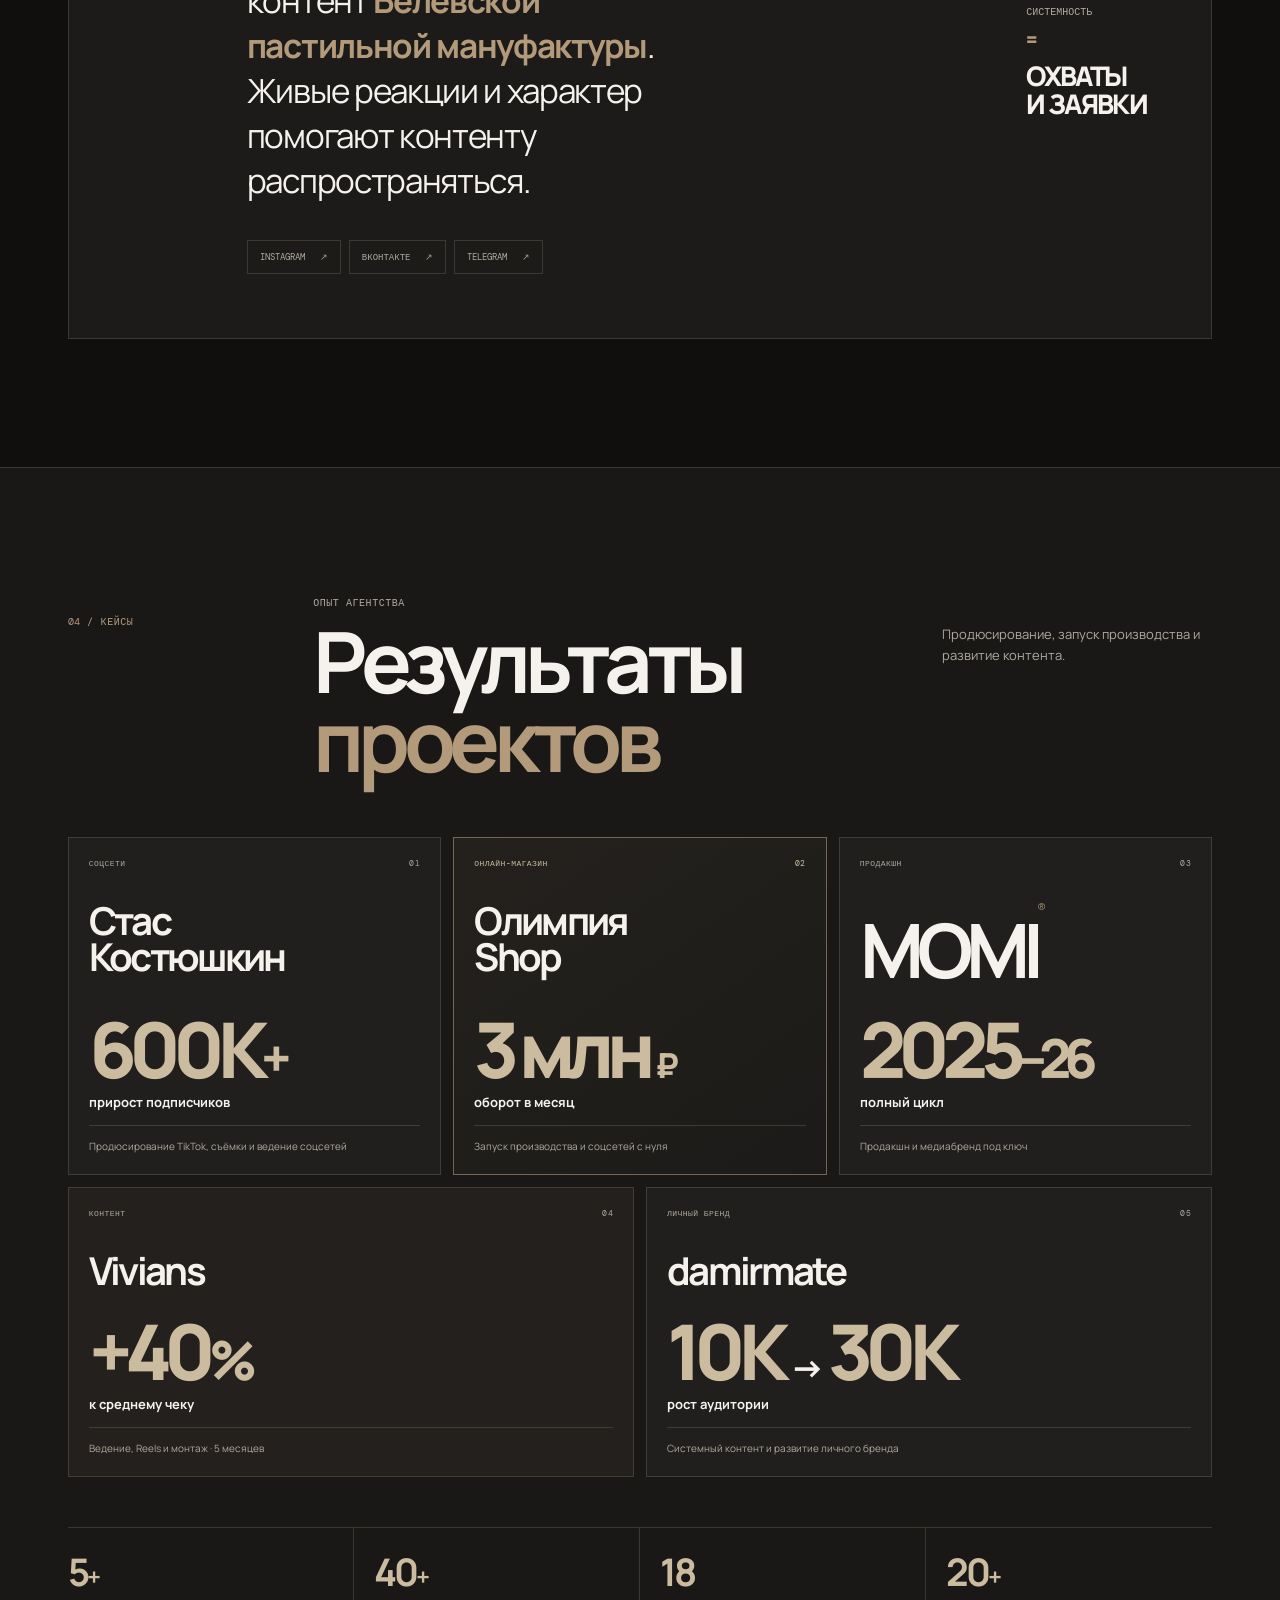
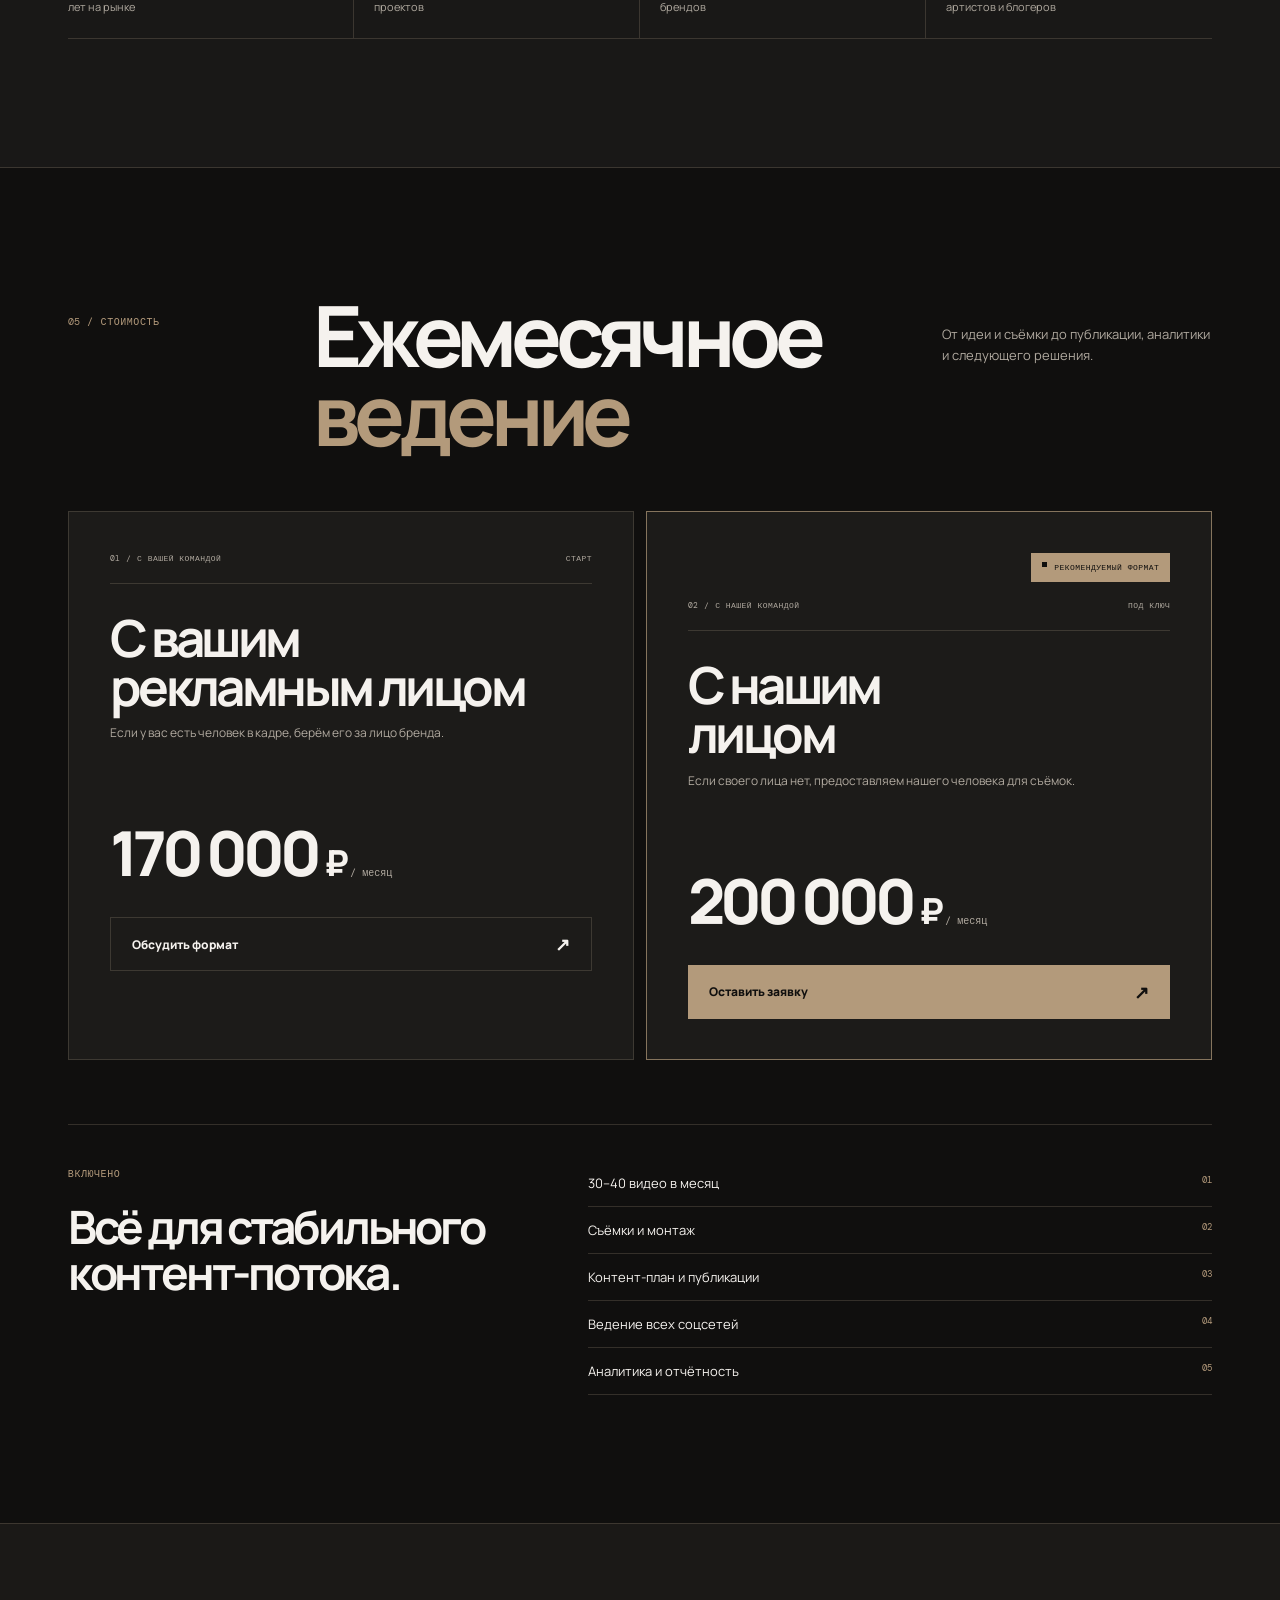
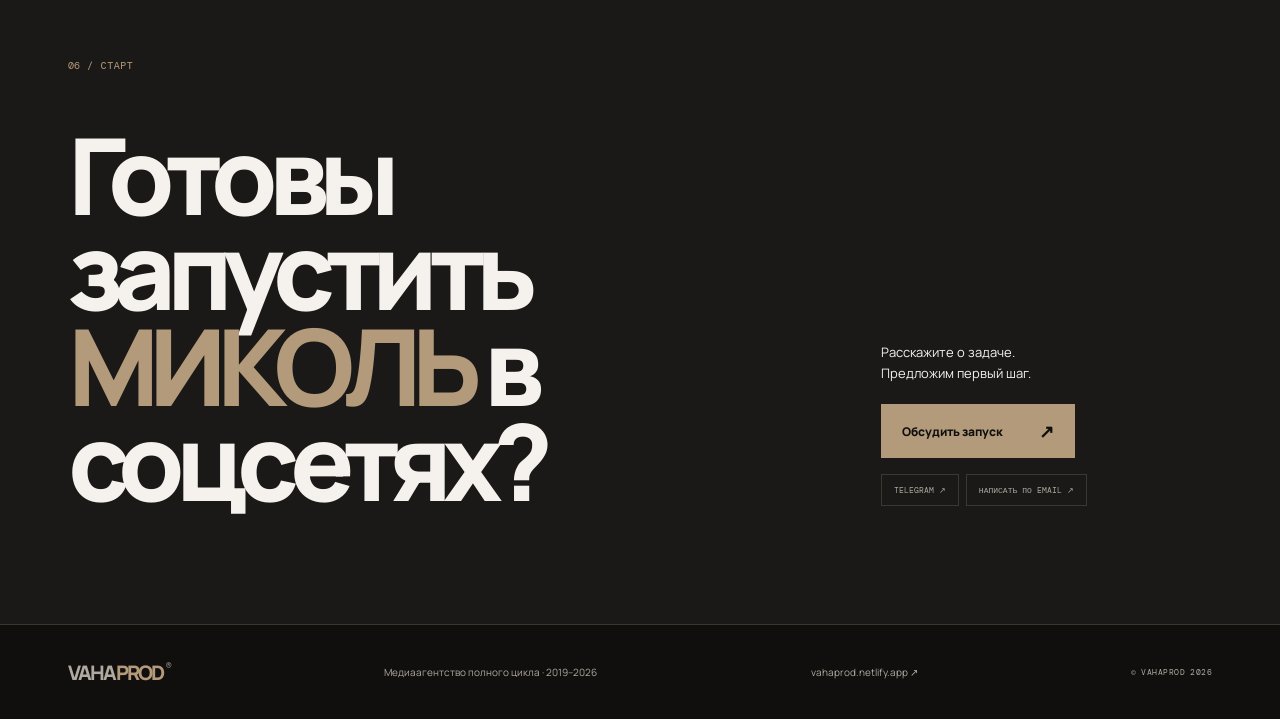
==== commit c35fc5a8: "Remove category illustration from hero" ====
--- a/mikol-proposal-telegram.html
+++ b/mikol-proposal-telegram.html
@@ -51,7 +51,7 @@
 .hero { min-height: min(824px, calc(100svh - 76px)); padding-top: 26px; padding-bottom: 20px; display: flex; flex-direction: column; }
 .hero-topline, .hero-bottom { display: flex; justify-content: space-between; color: var(--muted); font-size: 9px; text-transform: uppercase; }
 .hero-topline span:first-child { color: var(--text); }
-.hero-grid { display: grid; grid-template-columns: minmax(0,1.15fr) minmax(0,.85fr); gap: 4%; align-items: center; flex: 1; padding-block: 58px 48px; }
+.hero-grid { display: grid; grid-template-columns: minmax(0,1fr); align-items: center; flex: 1; padding-block: 58px 48px; }
 .hero-copy { position: relative; z-index: 2; }
 .eyebrow { margin: 0 0 18px; color: var(--muted); font-size: 10px; text-transform: uppercase; }
 .status-dot { display: inline-block; width: 7px; height: 7px; border-radius: 0; background: var(--accent); margin-right: 7px; box-shadow: none; vertical-align: 1px; }
@@ -68,15 +68,6 @@
 .button-brand:hover { background: #c5b297; }
 .button-outline { border: 1px solid var(--line); }
 .button-outline:hover { border-color: var(--accent); color: var(--accent); }
-.hero-art { min-height: 380px; aspect-ratio: 1.08; max-height: 470px; overflow: hidden; position: relative; background: #201e1b; border: 1px solid var(--line); }
-.hero-art::before { content: ''; position: absolute; left: 12%; right: 12%; top: 19%; bottom: 13%; border: 1px solid rgba(240,240,232,.13); }
-.art-index, .art-side { position: absolute; z-index: 3; font-size: 9px; color: var(--muted); }
-.art-index { top: 20px; left: 22px; max-width: 70%; }
-.art-side { bottom: 20px; right: 22px; max-width: 44%; text-align: right; line-height: 1.5; color: var(--accent); overflow-wrap: anywhere; }
-.art-categories { position: absolute; z-index: 2; inset: 24% calc(12% + clamp(12px,2vw,22px)) 20%; display: grid; grid-template-columns: repeat(2,minmax(0,1fr)); align-content: center; gap: 0 clamp(8px,1.6vw,20px); min-width: 0; max-width: 100%; }
-.art-categories span { min-width: 0; max-width: 100%; padding: 13px 0; border-bottom: 1px solid rgba(240,240,232,.22); font-size: clamp(12px,1.3vw,17px); font-weight: 700; letter-spacing: -.04em; overflow-wrap: anywhere; }
-.art-categories span:nth-child(2n) { color: var(--accent); }
-.art-mark { position: absolute; z-index: 1; color: rgba(196,177,151,.08); font-weight: 800; font-size: 300px; line-height: 1; right: 4%; bottom: -12%; }
 .hero-bottom { padding-top: 17px; border-top: 1px solid var(--line); font-size: 8px; }
 .hero-bottom span:nth-child(2) { color: var(--text); }
 .section { padding-block: clamp(76px,10vw,145px); }
@@ -191,17 +182,14 @@
 .hero-copy [data-enter]:nth-child(2) { animation-delay: .16s; }
 .hero-copy [data-enter]:nth-child(3) { animation-delay: .24s; }
 .hero-copy [data-enter]:nth-child(4) { animation-delay: .32s; }
-.hero-art[data-enter] { animation-delay: .2s; }
 @keyframes hero-enter { from { opacity: 0; transform: translateY(18px); } to { opacity: 1; transform: translateY(0); } }
 @media (prefers-reduced-motion: reduce) { *, *::before, *::after { scroll-behavior: auto !important; animation-duration: .01ms !important; transition-duration: .01ms !important; } [data-enter] { animation: none; } }
 @media (max-width: 900px) {
   .main-nav { gap: 18px; margin-right: 22px; }
   .main-nav a, .header-cta { font-size: 9px; }
-  .hero-grid { grid-template-columns: minmax(0,1fr); gap: 34px; padding-block: 48px 34px; }
+  .hero-grid { grid-template-columns: minmax(0,1fr); padding-block: 48px 34px; }
   .hero-copy { min-width: 0; }
   h1 { font-size: clamp(58px,11vw,100px); }
-  .hero-art { width: min(100%,620px); min-height: 300px; max-height: 420px; aspect-ratio: 1.45; justify-self: end; }
-  .art-categories { inset-inline: calc(12% + clamp(12px,2vw,22px)); }
   .section-head { grid-template-columns: minmax(0,.65fr) minmax(0,2fr); }
   .section-head .head-note { grid-column: 2; margin: 0; }
   .goal-grid { grid-template-columns: repeat(2,minmax(0,1fr)); }
@@ -229,16 +217,11 @@
   .hero { min-height: calc(100svh - 64px); padding-top: 19px; }
   .hero-topline { font-size: 7px; gap: 10px; }
   .hero-topline span:last-child { text-align: right; }
-  .hero-grid { grid-template-columns: minmax(0,1fr); gap: 30px; padding-block: 42px 27px; }
+  .hero-grid { grid-template-columns: minmax(0,1fr); padding-block: 42px 27px; }
   .eyebrow { font-size: 8px; }
   h1 { font-size: clamp(55px,14.2vw,92px); }
   .hero-lead { margin: 22px 0 20px; font-size: 17px; }
   .button { min-height: 50px; padding-inline: 16px; font-size: 11px; }
-  .hero-art { min-height: 260px; width: 100%; max-height: 320px; aspect-ratio: 1.25; justify-self: stretch; }
-  .art-categories { inset: 25% calc(12% + 12px) 22%; gap: 0 12px; }
-  .art-categories span { padding-block: 11px; font-size: clamp(11px,3.5vw,14px); }
-  .art-side { right: 12px; bottom: 5px; max-width: 50%; }
-  .art-mark { font-size: 220px; }
   .hero-bottom { font-size: 7px; gap: 10px; }
   .hero-bottom span:nth-child(2) { display: none; }
   .section { padding-block: 72px; }
@@ -335,12 +318,6 @@
           <p class="hero-lead" data-enter>Полное ведение соцсетей<br>и онлайн-продвижения.</p>
           <a class="button button-brand" data-enter href="#pricing">Обсудить запуск <span>↘︎</span></a>
         </div>
-        <div class="hero-art" data-enter aria-label="Мебельные категории компании МИКОЛЬ">
-          <div class="art-index mono">МИКОЛЬ / КАТЕГОРИИ</div>
-          <div class="art-categories"><span>КУХНИ</span><span>ВАННЫЕ</span><span>ШКАФЫ</span><span>ГАРДЕРОБНЫЕ</span><span>ДЕТСКИЕ</span><span>ПРИХОЖИЕ</span></div>
-          <div class="art-mark">М</div>
-          <div class="art-side mono">СЪЁМКИ<br>ПО КАТЕГОРИЯМ / 01</div>
-        </div>
       </div>
       <div class="hero-bottom mono"><span>МИКОЛЬ / VAHAPROD</span><span>КОНТЕНТ · СОЦСЕТИ · ПРОДАКШН</span><span>2019—2026</span></div>
     </section>
